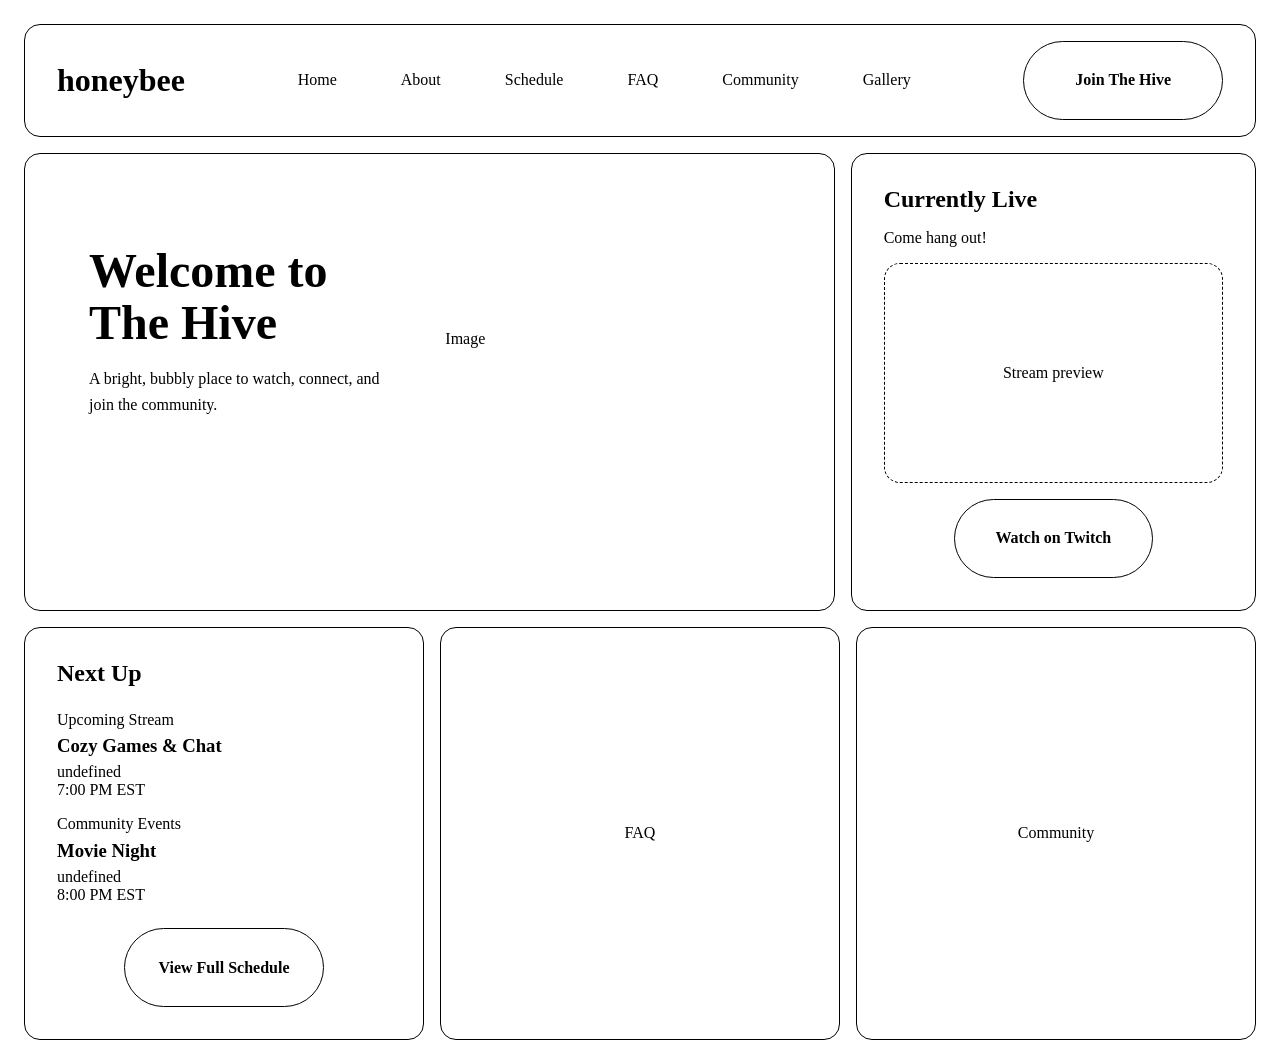
==== sites/the-hive/index.html @ ba509a93 "Initial commit" ====
<!DOCTYPE html>
<html lang="en">
<head>
    <meta charset="UTF-8">
    <meta name="viewport" content="width=device-width, initial-scale=1.0">

    <title>The Hive</title>

    <link rel="stylesheet" href="../../shared/components/hero/hero.css">
    <link rel="stylesheet" href="css/layout.css">
    <link rel="stylesheet" href="css/theme.css">
    <link rel="stylesheet" href="css/component-overrides.css">
    <link rel="stylesheet" href="../../shared/css/button.css">
    <link rel="stylesheet" href="../../shared/components/navigation/navigation.css">
    <link rel="stylesheet" href="../../shared/components/livestream/livestream.css">
    <link rel="stylesheet" href="../../shared/components/nextup/nextup.css">
    <link rel="stylesheet" href="../../shared/components/faq/faq.css">
</head>

<body>
    <main id="site"></main>
    <script src="../../shared/components/hero/hero.js"></script>
    <script src="data/hero.js"></script>
    <script src="../../shared/components/navigation/navigation.js"></script>
    <script src="data/navigation.js"></script>
    <script src="../../shared/components/livestream/livestream.js"></script>
    <script src="data/livestream.js"></script>
    <script src="../../shared/components/nextup/nextup.js"></script>
    <script src="data/next-up.js"></script>
    <script src="../../shared/components/faq/faq.js"></script>
    <script src="data/faq.js"></script>
    <script src="js/site.js"></script>
    
    
</body>
</html>
---- shared/components/hero/hero.css ----
.hero{
    display:grid;
    padding:2rem;
    border:1px solid;
    border-radius:1rem;
    grid-template-columns: 1fr 1fr;
    gap:2rem;
    box-sizing: border-box;
    min-width: 0;
    min-height: 220px;
    align-items: center;
}
.hero__content {
    display: flex;
    flex-direction: column;
    justify-content: center;
    align-self: stretch;
    padding: 2rem;
    gap:1rem;
}
.hero__image-area{
    min-height: 220px;
    display: flex;
    justify-content: center;
    align-items: center;
    overflow: hidden;
    border: 1px dashed;
    border-radius: 1rem;
    width: 100%;
    box-sizing: border-box;
}
.hero__title{
    margin: 0;
    font-size: 3rem;
    line-height: 1.1;
}
.hero__description{
    margin:0;
    max-width: 40ch;
    line-height: 1.6;
}
.hero__button{
    align-self: flex-start;
}
---- sites/the-hive/css/layout.css ----
#site {
    display:grid;
    gap: 1rem;
    padding: 1rem;
}
.top-row {
    display: grid;
    grid-template-columns: 2fr 1fr;
    gap:1rem;
    min-width: 0;
    box-sizing: border-box;
}
.bottom-row{
    display: grid;
    grid-template-columns: repeat(3,1fr);
    gap:1rem;
}
.faq-space,
.community-space{
    padding:2rem;
    border: 1px solid;
    border-radius: 1rem;
    display: flex;
    justify-content: center;
    align-items: center;
}
.site-navigation {
    min-height: 80px;
    border: 1px solid;
    border-radius: 1.5rem;
}
.live-space{
    border: 1px solid;
    border-radius: 1.5rem;
    padding: 2rem;
}
---- shared/css/button.css ----
.button{
    display: inline-flex;
    align-items: center;
    justify-content: center;
    padding: 0.9rem 1.8rem;
    border: 1px solid;
    border-radius: 999px;
    text-decoration: none;
    color: inherit;
    font:inherit;
    cursor: pointer;
    transition: 0.2s ease;
    background: transparent;
    min-height: 48px;
    min-width: 140px;
    font-weight: 600;
    user-select: none;
}
---- shared/components/navigation/navigation.css ----
.navigation{
    display:grid;
    grid-template-columns:auto 1fr auto;
    align-items:center;
    gap:2rem;
    padding:1rem 2rem;
    border:1px solid;
    border-radius:1rem;
}
.navigation__logo{
    display:flex;
    align-items:center;
}
.navigation__pages{
    display:flex;
    justify-content:center;
    align-items: center;
    gap:4rem;
    width: 100%;
}
.navigation__link{
    text-decoration:none;
    color:inherit;
}
.navigation__action{
    display:flex;
    justify-content:flex-end;
    align-items: center;
}
.navigation__logo{
    display: flex;
    align-items: center;
    font-size: 2rem;
    font-weight: 700;
}
---- shared/components/livestream/livestream.css ----
.livestream{
    display:flex;
    flex-direction:column;
    gap:1rem;
    padding:2rem;
    border:1px solid;
    border-radius:1rem;
    min-height:220px;
}
.livestream__title{
    margin:0;
}
.livestream__description{
    margin:0;
}
.livestream__media{
    flex:1;
    display:flex;
    justify-content:center;
    align-items:center;
    border:1px dashed;
    border-radius:1rem;
    min-height: 220px;
    width: 100%;
    box-sizing: border-box;
}
.livestream__buttons{
    display:flex;
    justify-content:center;
}
---- shared/components/nextup/nextup.css ----
.next-up{
    display:flex;
    flex-direction:column;
    gap:1.5rem;

    padding:2rem;

    border:1px solid;
    border-radius:1rem;
}
.next-up__title{
    margin:0;
}
.next-up__events{
    display:flex;
    flex-direction:column;
    gap:1rem;
}
.next-up__event{
    padding:1rem;
    border:1px dashed;
    border-radius:1rem;
}
.next-up__label,
.next-up__date,
.next-up__time{
    margin:0;
}
.next-up__event-title{
    margin:0.4rem 0;
}
.next-up__action{
    display:flex;
    justify-content:center;
}
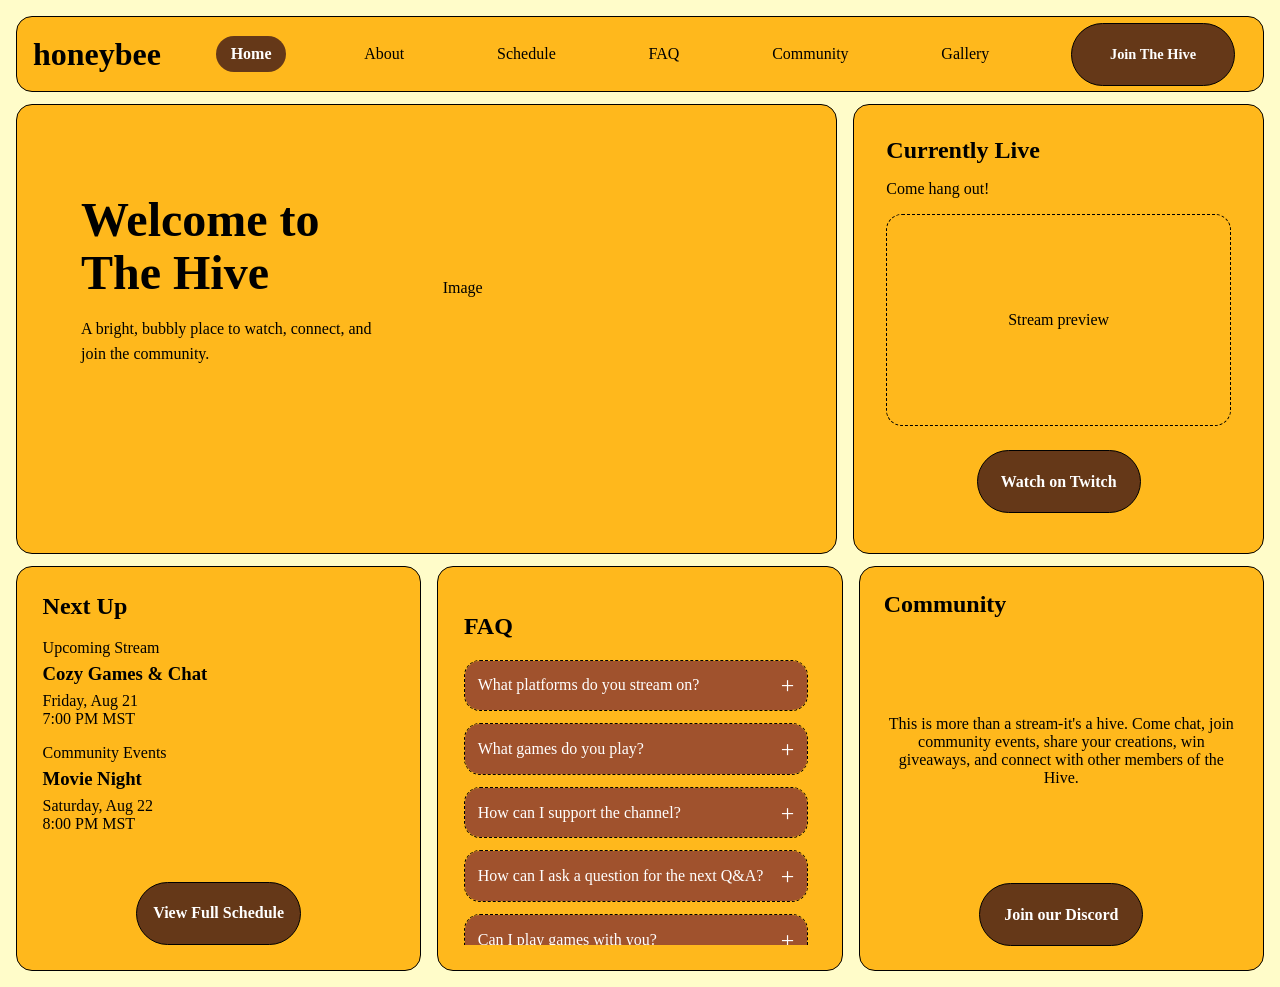
==== commit c027e487: "All Pages complete" ====
--- a/sites/the-hive/index.html
+++ b/sites/the-hive/index.html
@@ -6,15 +6,18 @@
 
     <title>The Hive</title>
 
+    <link rel="stylesheet" href="../../shared/css/button.css">
     <link rel="stylesheet" href="../../shared/components/hero/hero.css">
     <link rel="stylesheet" href="css/layout.css">
     <link rel="stylesheet" href="css/theme.css">
     <link rel="stylesheet" href="css/component-overrides.css">
+    <link rel="stylesheet" href="about.css"
     <link rel="stylesheet" href="../../shared/css/button.css">
     <link rel="stylesheet" href="../../shared/components/navigation/navigation.css">
     <link rel="stylesheet" href="../../shared/components/livestream/livestream.css">
     <link rel="stylesheet" href="../../shared/components/nextup/nextup.css">
     <link rel="stylesheet" href="../../shared/components/faq/faq.css">
+    <link rel="stylesheet" href="../../shared/components/community/community.css">
 </head>
 
 <body>
@@ -25,6 +28,8 @@
     <script src="data/navigation.js"></script>
     <script src="../../shared/components/livestream/livestream.js"></script>
     <script src="data/livestream.js"></script>
+    <script src="../../shared/components/community/community.js"></script>
+    <script src="data/community.js"></script>
     <script src="../../shared/components/nextup/nextup.js"></script>
     <script src="data/next-up.js"></script>
     <script src="../../shared/components/faq/faq.js"></script>
--- a/shared/css/button.css
+++ b/shared/css/button.css
@@ -2,7 +2,7 @@
     display: inline-flex;
     align-items: center;
     justify-content: center;
-    padding: 0.9rem 1.8rem;
+    padding: 0.5rem 1rem;
     border: 1px solid;
     border-radius: 999px;
     text-decoration: none;
@@ -10,9 +10,27 @@
     font:inherit;
     cursor: pointer;
     transition: 0.2s ease;
-    background: transparent;
-    min-height: 48px;
-    min-width: 140px;
+    background: var(--button-background, transparent);
+    color: var(--button-text);
+    border-color: var(--border-color);
+    min-height: 45px;
+    min-width: 130px;
     font-weight: 600;
     user-select: none;
+}
+.navigation__action{
+    min-height: 0;
+    min-width: 0;
+    padding: 0.35rem 0.75rem;
+    font-size: 0.9rem;
+    line-height: 1rem;
+}
+.button{
+    background:var(--button-background);
+    color:var(--button-text);
+    border-color:var(--border-color);
+}
+
+.button:hover{
+    background:var(--button-hover);
 }
--- a/sites/the-hive/css/layout.css
+++ b/sites/the-hive/css/layout.css
@@ -1,19 +1,30 @@
+html,
+body{
+    margin:0;
+    padding:0;
+}
 #site {
     display:grid;
-    gap: 1rem;
+    gap: 0.75rem;
     padding: 1rem;
 }
 .top-row {
     display: grid;
     grid-template-columns: 2fr 1fr;
     gap:1rem;
+    height: 50vh;
     min-width: 0;
     box-sizing: border-box;
 }
 .bottom-row{
     display: grid;
+    height: 45vh;
     grid-template-columns: repeat(3,1fr);
     gap:1rem;
+}
+.bottom-row > * {
+    min-height: 0;
+    box-sizing: border-box;
 }
 .faq-space,
 .community-space{
@@ -25,7 +36,7 @@
     align-items: center;
 }
 .site-navigation {
-    min-height: 80px;
+    height: 80px;
     border: 1px solid;
     border-radius: 1.5rem;
 }
--- a/sites/the-hive/css/theme.css
+++ b/sites/the-hive/css/theme.css
@@ -0,0 +1,62 @@
+:root{
+    --page-background:#fffcc9;
+    --section-background:#FFB81C;
+    --navigation-background:#FFB81C;
+
+    --button-background:#653818;
+    --button-text:#fff;
+    --button-hover:#653818;
+
+    --text-color:#000000;
+    --border-color:#000000;
+    --faq-answer-background: #fffcc9;
+    --faq-answer-text: #000000 ;
+    --faq-question-background: #A0522D;
+    --faq-question-text: #fff;
+
+    --schedule-page-background:#FFB81C;
+    --schedule-card-background:#FFB81C;
+    --schedule-text-color:#000000;
+    --schedule-heading-color: #000000;
+    --schedule-font-family:inherit;
+
+    --about-header-background:#653818;
+    --about-header-text:#ffffff;
+    --about-inner-background:#fff8b1;
+    --about-inner-text:#000000;
+    --about-accent-background:#eebc4e;
+    --about-accent-text:#000000;
+    --about-icon-background:#fff3a1;
+    --about-icon-text:#653818;
+    --about-closing-background:#653818;
+    --about-closing-text:#ffffff;
+
+    --community-page-background:var(--page-background);
+    --community-text-color:var(--text-color);
+    --community-font-family:inherit;
+    --community-intro-background:var(--section-background);
+    --community-intro-text:var(--text-color);
+    --community-card-background:var(--section-background);
+    --community-card-text:var(--text-color);
+    --community-header-background:var(--faq-question-background);
+    --community-header-text:var(--faq-question-text);
+    --community-art-background:var(--faq-answer-background);
+    --community-accent-background:var(--faq-answer-background);
+    --community-accent-text:var(--faq-answer-text);
+    
+}
+.navigation,
+.hero,
+.livestream,
+.next-up,
+.faq,
+.community,
+.calendar,
+.about-page__profile{
+    background:var(--section-background);
+    border-color:var(--border-color);
+}
+body{
+    background:var(--page-background);
+    color:var(--text-color);
+}
--- a/shared/css/button.css
+++ b/shared/css/button.css
@@ -2,7 +2,7 @@
     display: inline-flex;
     align-items: center;
     justify-content: center;
-    padding: 0.9rem 1.8rem;
+    padding: 0.5rem 1rem;
     border: 1px solid;
     border-radius: 999px;
     text-decoration: none;
@@ -10,9 +10,27 @@
     font:inherit;
     cursor: pointer;
     transition: 0.2s ease;
-    background: transparent;
-    min-height: 48px;
-    min-width: 140px;
+    background: var(--button-background, transparent);
+    color: var(--button-text);
+    border-color: var(--border-color);
+    min-height: 45px;
+    min-width: 130px;
     font-weight: 600;
     user-select: none;
+}
+.navigation__action{
+    min-height: 0;
+    min-width: 0;
+    padding: 0.35rem 0.75rem;
+    font-size: 0.9rem;
+    line-height: 1rem;
+}
+.button{
+    background:var(--button-background);
+    color:var(--button-text);
+    border-color:var(--border-color);
+}
+
+.button:hover{
+    background:var(--button-hover);
 }
--- a/shared/components/navigation/navigation.css
+++ b/shared/components/navigation/navigation.css
@@ -3,13 +3,16 @@
     grid-template-columns:auto 1fr auto;
     align-items:center;
     gap:2rem;
-    padding:1rem 2rem;
+    padding: 0rem 1rem;
     border:1px solid;
     border-radius:1rem;
 }
 .navigation__logo{
+    margin:0;
     display:flex;
     align-items:center;
+    font-size: 2rem;
+    font-weight: 700;
 }
 .navigation__pages{
     display:flex;
@@ -19,6 +22,7 @@
     width: 100%;
 }
 .navigation__link{
+    padding:0.55rem 0.9rem;
     text-decoration:none;
     color:inherit;
 }
@@ -27,9 +31,15 @@
     justify-content:flex-end;
     align-items: center;
 }
-.navigation__logo{
-    display: flex;
-    align-items: center;
-    font-size: 2rem;
-    font-weight: 700;
+.navigation__link--active{
+    background:var(
+        --navigation-active-background,
+        var(--button-background)
+    );
+    color:var(
+        --navigation-active-text,
+        var(--button-text)
+    );
+    border-radius:999px;
+    font-weight:700;
 }
--- a/shared/components/livestream/livestream.css
+++ b/shared/components/livestream/livestream.css
@@ -5,7 +5,7 @@
     padding:2rem;
     border:1px solid;
     border-radius:1rem;
-    min-height:220px;
+    min-height:0;
 }
 .livestream__title{
     margin:0;
@@ -14,17 +14,20 @@
     margin:0;
 }
 .livestream__media{
-    flex:1;
+    flex:1 1 auto;
     display:flex;
     justify-content:center;
     align-items:center;
     border:1px dashed;
     border-radius:1rem;
-    min-height: 220px;
+    min-height: 0;
     width: 100%;
     box-sizing: border-box;
 }
 .livestream__buttons{
+    flex:0 0 auto;
     display:flex;
     justify-content:center;
+    padding-top:0.5rem;
+    padding-bottom:0.5rem;
 }
--- a/shared/components/nextup/nextup.css
+++ b/shared/components/nextup/nextup.css
@@ -1,10 +1,11 @@
 .next-up{
+    height:100%;
+    min-height:0;
+    box-sizing: border-box;
     display:flex;
     flex-direction:column;
-    gap:1.5rem;
-
-    padding:2rem;
-
+    gap:clamp(0.5rem, 1.5vw, 1.5rem);
+    padding:clamp(0.75rem, 2vw, 2rem);
     border:1px solid;
     border-radius:1rem;
 }
@@ -12,12 +13,15 @@
     margin:0;
 }
 .next-up__events{
+    flex:1;
+    min-height:0;
     display:flex;
     flex-direction:column;
     gap:1rem;
 }
 .next-up__event{
-    padding:1rem;
+    min-height:0;
+    padding:clamp(0.5rem, 1.25vw, 1rem);
     border:1px dashed;
     border-radius:1rem;
 }
@@ -30,6 +34,7 @@
     margin:0.4rem 0;
 }
 .next-up__action{
+    flex-shrink:0;
     display:flex;
     justify-content:center;
 }
--- a/shared/components/faq/faq.css
+++ b/shared/components/faq/faq.css
@@ -0,0 +1,67 @@
+.faq{
+    height: 100%;
+    min-height: 0;
+    box-sizing: border-box;
+    padding: clamp(0.75rem, 2vw, 2rem);
+    border: 1px solid;
+    border-radius: 1rem;
+    display:flex;
+    flex-direction:column;
+}
+.faq__title{
+    margin: 0 0 1.5rem;
+}
+.faq__questions{
+    flex:1;
+    min-height:0;
+    display:flex;
+    flex-direction:column;
+    gap:clamp(0.25rem, 1vw, 0.75rem);
+    overflow-y:auto;
+    padding-right:0.5rem;
+    scrollbar-color: var(--faq-question-background) var(--section-background);
+    scrollbar-width: thin;
+}
+.faq__question{
+    flex:0 0 auto;
+    min-height:0;
+    display:flex;
+    flex-direction:column;
+    border:1px dashed;
+    border-radius:1rem;
+    overflow:hidden;
+}
+.faq__question-button{
+    width:100%;
+    min-height:0;
+    padding:clamp(0.4rem, 1vw, 1rem);
+    display:flex;
+    justify-content:space-between;
+    align-items:center;
+    border:0;
+    background:var(--faq-question-background, transparent);
+    color:var(--faq-question-text, inherit);
+    font:inherit;
+    text-align:left;
+    cursor:pointer;
+    overflow:hidden;
+}
+.faq__icon{
+    font-size:1.5rem;
+    line-height:1;
+}
+.faq__answer p{
+    padding:0 1rem 1rem;
+    margin:0;
+    background:var(--faq-answer-background, transparent);
+    color:var(--faq-answer-text, inherit);
+}
+/* Full FAQ page version */
+.faq--full-page .faq_questions{
+    flex:0 0 auto;
+    overflow:visible;
+}
+.faq--full-page .faq_question{
+    flex:0 0 auto;
+    min-height:auto;
+}
--- a/shared/components/community/community.css
+++ b/shared/components/community/community.css
@@ -0,0 +1,33 @@
+.community {
+    padding: clamp(0.75rem, 2vw, 1.5rem);
+    border: 1px solid;
+    height: 100%;
+    box-sizing: border-box;
+    border-radius: 1rem;
+    display:flex;
+    flex-direction:column;
+    justify-content:flex-start;
+    align-items:center;
+    gap:clamp(0.5rem, 2vw, 1.5rem);
+}
+.community__title {
+   margin: 0;
+   text-align: left;
+   width: 100%;
+}
+.community__description {
+    flex:1;
+    min-height:0;
+    display:flex;
+    align-items:center;
+    font-size: 1rem;
+    margin:0;
+    padding:0;
+    text-align: center;
+    max-width: 600px;
+}
+.community__button {
+    display:flex;
+    justify-content:center;
+    align-self:center;
+}
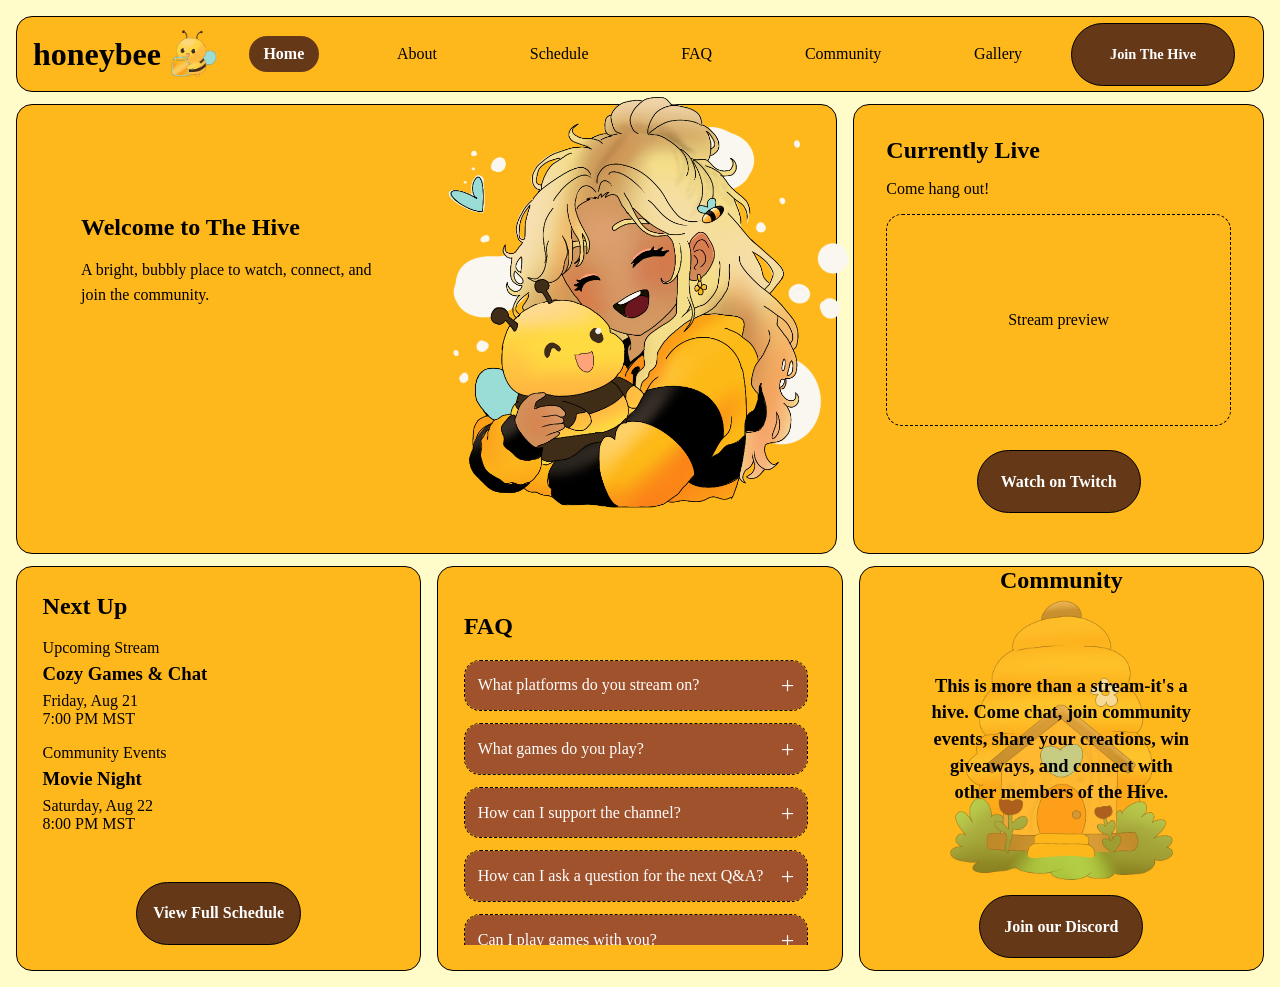
==== commit d831d92f: "started codedbykayy site dev" ====
--- a/sites/the-hive/index.html
+++ b/sites/the-hive/index.html
@@ -11,7 +11,7 @@
     <link rel="stylesheet" href="css/layout.css">
     <link rel="stylesheet" href="css/theme.css">
     <link rel="stylesheet" href="css/component-overrides.css">
-    <link rel="stylesheet" href="about.css"
+    <link rel="stylesheet" href="about.css">
     <link rel="stylesheet" href="../../shared/css/button.css">
     <link rel="stylesheet" href="../../shared/components/navigation/navigation.css">
     <link rel="stylesheet" href="../../shared/components/livestream/livestream.css">
--- a/shared/components/hero/hero.css
+++ b/shared/components/hero/hero.css
@@ -1,44 +1,136 @@
-.hero{
-    display:grid;
-    padding:2rem;
-    border:1px solid;
-    border-radius:1rem;
-    grid-template-columns: 1fr 1fr;
-    gap:2rem;
+.hero {
+    padding: 2rem;
+    border: 1px solid;
+    border-radius: 1rem;
+    gap: 2rem;
     box-sizing: border-box;
     min-width: 0;
-    min-height: 220px;
-    align-items: center;
 }
 .hero__content {
     display: flex;
     flex-direction: column;
     justify-content: center;
+    gap: 1rem;
+}
+.hero__image-area {
+    position: relative;
+    min-width: 0;
+}
+.hero__title {
+    margin: 0;
+}
+.hero__description {
+    margin: 0;
+    line-height: 1.6;
+}
+.hero--split {
+    display: grid;
+    grid-template-columns: 1fr 1fr;
+    min-height: 220px;
+    align-items: center;
+}
+.hero--split .hero__content {
     align-self: stretch;
     padding: 2rem;
-    gap:1rem;
 }
-.hero__image-area{
-    min-height: 220px;
+.hero--split .hero__image-area {
+    overflow: hidden;
+}
+.hero--split .hero__image {
+    position: absolute;
+    left: 50%;
+    top: 10%;
+    width: 420px;
+    height: auto;
+    max-width: none;
+    max-height: none;
+    transform: translateX(-50%);
+    object-fit: contain;
+    display: block;
+}
+.hero--stacked {
+    min-height: calc(100vh - 120px);
+    display: flex;
+    flex-direction: column;
+    align-items: center;
+    justify-content: center;
+    text-align: center;
+    overflow: hidden;
+}
+.hero--stacked .herocontent {
+    width: 100%;
+    align-items: center;
+    padding: 0;
+}
+.hero--stacked .hero__description {
+    max-width: 50rem;
+}
+.hero--stacked .heroimage-area {
+    width: 100%;
     display: flex;
     justify-content: center;
     align-items: center;
+    min-height: 0;
     overflow: hidden;
-    border: 1px dashed;
-    border-radius: 1rem;
-    width: 100%;
-    box-sizing: border-box;
 }
-.hero__title{
-    margin: 0;
-    font-size: 3rem;
-    line-height: 1.1;
+.hero--stacked .hero__image {
+    position: static;
+    display: block;
+    width: auto;
+    height: auto;
+    max-width: 80vw;
+    max-height: 65vh;
+    margin: 0 auto;
+    transform: none;
+    object-fit: contain;
 }
-.hero__description{
-    margin:0;
-    max-width: 40ch;
-    line-height: 1.6;
+@media (max-width: 700px) {
+    .hero {
+        padding: 1rem;
+        gap: 1rem;
+    }
+    .hero__content {
+        width: 100%;
+        min-width: 0;
+        box-sizing: border-box;
+    }
 }
-.hero__button{
-    align-self: flex-start;
+@media (max-width: 700px) {
+    .hero--split {
+        grid-template-columns: 1fr;
+    }
+
+    .hero--split .hero__content {
+        padding: 1rem;
+    }
+
+    .hero--split .hero__image-area {
+        width: 100%;
+        min-height: 300px;
+        overflow: hidden;
+    }
+
+    .hero--split .hero__image {
+        position: static;
+        display: block;
+
+        width: auto;
+        height: auto;
+        max-width: 100%;
+        max-height: 300px;
+
+        margin: auto;
+        transform: none;
+        object-fit: contain;
+    }
+}
+@media (max-width: 700px) {
+    .hero--stacked {
+        min-height: auto;
+        padding: 1rem;
+    }
+    .hero--stacked .hero__image {
+        max-width: 95vw;
+        max-height: 55vh;
+    }
 }
--- a/sites/the-hive/css/layout.css
+++ b/sites/the-hive/css/layout.css
@@ -44,4 +44,44 @@
     border: 1px solid;
     border-radius: 1.5rem;
     padding: 2rem;
+}
+@media (max-width: 700px) {
+    #site {
+        padding: 0.75rem;
+        gap: 0.75rem;
+    }
+
+    .top-row {
+        grid-template-columns: 1fr;
+        height: auto;
+        gap: 0.75rem;
+        align-items: start;
+    }
+
+    .top-row > * {
+        width: 100%;
+        min-width: 0;
+        height: auto;
+    }
+
+    .bottom-row {
+        grid-template-columns: 1fr;
+        grid-auto-rows: max-content;
+        height: auto;
+        gap: 0.75rem;
+        align-items: start;
+    }
+
+    .bottom-row > * {
+        width: 100%;
+        min-width: 0;
+        height: auto;
+        align-self: start;
+    }
+
+    .bottom-row > .faq {
+        height: auto !important;
+        min-height: 0 !important;
+        overflow: visible;
+    }
 }
--- a/shared/components/navigation/navigation.css
+++ b/shared/components/navigation/navigation.css
@@ -42,4 +42,51 @@
     );
     border-radius:999px;
     font-weight:700;
+}
+.navigation__logo{
+    display:flex;
+    align-items:center;
+    gap:0.5rem;
+    text-decoration:none;
+}
+.navigation__logo-image{
+    width:3rem;
+    height:3rem;
+    object-fit:contain;
+    flex-shrink:0;
+}
+@media (max-width: 700px) {
+    .navigation {
+        display: flex;
+        width: 100%;
+        max-width: 100%;
+        padding: 0.75rem;
+        gap: 0.5rem;
+        overflow-x: auto;
+        justify-content: flex-start;
+        align-items: center;
+        box-sizing: border-box;
+    }
+    .navigation__logo {
+        flex-shrink: 0;
+    }
+    .navigation__logo-image {
+        width: 2.25rem;
+        height: 2.25rem;
+    }
+    .navigation__pages {
+        display: flex;
+        flex-wrap: nowrap;
+        width: max-content;
+        gap: 0.5rem;
+        flex-shrink: 0;
+    }
+    .navigation__link {
+        flex-shrink: 0;
+        white-space: nowrap;
+        padding: 0.6rem 0.8rem;
+    }
+    .navigation__action {
+        flex-shrink: 0;
+    }
 }
--- a/shared/components/livestream/livestream.css
+++ b/shared/components/livestream/livestream.css
@@ -30,4 +30,29 @@
     justify-content:center;
     padding-top:0.5rem;
     padding-bottom:0.5rem;
+}
+@media (max-width:700px){
+
+    .livestream{
+        width:100%;
+        min-width:0;
+        box-sizing:border-box;
+    }
+
+    .livestream__media{
+        width:100%;
+        min-height:220px;
+    }
+
+    .livestream__buttons{
+        width:100%;
+        flex-wrap:wrap;
+        gap:0.75rem;
+        padding:0.75rem;
+        box-sizing:border-box;
+    }
+
+    .livestream__buttons > *{
+        max-width:100%;
+    }
 }
--- a/shared/components/faq/faq.css
+++ b/shared/components/faq/faq.css
@@ -64,4 +64,55 @@
 .faq--full-page .faq_question{
     flex:0 0 auto;
     min-height:auto;
+}
+@media (max-width: 700px) {
+    .faq {
+        width: 100%;
+        max-width: 100%;
+        min-width: 0;
+        height: auto !important;
+        min-height: 0 !important;
+        overflow: visible;
+        box-sizing: border-box;
+    }
+
+    .faq__questions {
+        display: flex;
+        flex-direction: column;
+        width: 100%;
+        max-width: 100%;
+        min-width: 0;
+        height: auto;
+        min-height: 0;
+        gap: 0.5rem;
+        box-sizing: border-box;
+    }
+
+    .faq__question {
+        width: 100%;
+        min-width: 0;
+        height: auto;
+        min-height: 0;
+        flex: 0 0 auto;
+        box-sizing: border-box;
+    }
+
+    .faq__question-button {
+        width: 100%;
+        min-width: 0;
+        white-space: normal;
+        overflow-wrap: anywhere;
+        box-sizing: border-box;
+    }
+
+    .faq__answer {
+        width: 100%;
+        max-width: 100%;
+        box-sizing: border-box;
+    }
+
+    .faq-full-page .faq__questions {
+        width: 100%;
+        max-width: 100%;
+    }
 }
--- a/shared/components/community/community.css
+++ b/shared/components/community/community.css
@@ -1,33 +1,622 @@
+html,
+body{
+    margin:0;
+    padding:0;
+}
+
+body{
+    background:var(
+        --community-page-background,
+        var(--page-background)
+    );
+
+    color:var(
+        --community-text-color,
+        var(--text-color)
+    );
+
+    font-family:var(
+        --community-font-family,
+        inherit
+    );
+}
+
+.community-page{
+    width:100%;
+    box-sizing:border-box;
+
+    padding:2rem;
+
+    display:flex;
+    flex-direction:column;
+    gap:1.5rem;
+}
+
+/* Page introduction */
+
+.community-page__intro{
+    width:100%;
+    box-sizing:border-box;
+
+    padding:2rem;
+
+    text-align:center;
+
+    background:var(
+        --community-intro-background,
+        var(--section-background)
+    );
+
+    color:var(
+        --community-intro-text,
+        var(--text-color)
+    );
+
+    border:1px solid var(--border-color);
+    border-radius:1rem;
+}
+
+.community-page__eyebrow{
+    margin:0 0 0.4rem;
+
+    font-weight:700;
+    text-transform:uppercase;
+    letter-spacing:0.08em;
+}
+
+.community-page__intro h1{
+    margin:0 0 0.75rem;
+
+    font-size:clamp(2rem, 5vw, 3.5rem);
+}
+
+.community-page__description{
+    width:min(750px, 100%);
+    margin:0 auto;
+
+    line-height:1.6;
+}
+
+/* Shared card structure */
+
+.community-card{
+    box-sizing:border-box;
+
+    overflow:hidden;
+
+    background:var(
+        --community-card-background,
+        var(--section-background)
+    );
+
+    color:var(
+        --community-card-text,
+        var(--text-color)
+    );
+
+    border:1px solid var(--border-color);
+    border-radius:1rem;
+}
+
+.community-card__header{
+    padding:1rem 1.25rem;
+
+    display:flex;
+    align-items:center;
+    justify-content:center;
+    gap:0.65rem;
+
+    background:var(
+        --community-header-background,
+        var(--faq-question-background)
+    );
+
+    color:var(
+        --community-header-text,
+        var(--faq-question-text)
+    );
+
+    text-align:center;
+}
+
+.community-card__header span{
+    font-size:1.5rem;
+}
+
+.community-card__header h2{
+    margin:0;
+    font-size:1.25rem;
+}
+
+.community-card__body{
+    min-height:360px;
+
+    padding:1.5rem;
+
+    display:flex;
+    flex-direction:column;
+    align-items:center;
+    justify-content:center;
+    gap:1rem;
+
+    text-align:center;
+}
+
+.community-card__body h3,
+.community-card__body h4,
+.community-card__body p{
+    margin:0;
+}
+
+.community-card__body p{
+    max-width:650px;
+    line-height:1.55;
+}
+
+.community-card__detail{
+    font-weight:700;
+}
+
+/* Artwork areas */
+
+.community-card__art{
+    width:min(220px, 100%);
+    height:160px;
+
+    display:flex;
+    align-items:center;
+    justify-content:center;
+
+    overflow:hidden;
+
+    background:var(
+        --community-art-background,
+        var(--faq-answer-background)
+    );
+
+    border:1px dashed var(--border-color);
+    border-radius:0.8rem;
+}
+
+.community-card__art img{
+    display:block;
+
+    width:100%;
+    height:100%;
+
+    object-fit:contain;
+}
+
+.community-card__placeholder{
+    padding:1rem;
+    text-align:center;
+}
+
+/* Supporters */
+
+.community-supporters__body{
+    padding:1.5rem;
+
+    display:grid;
+    grid-template-columns:minmax(180px, 0.6fr) minmax(0, 2fr);
+    gap:1.5rem;
+    align-items:center;
+}
+
+.community-supporters__list{
+    display:grid;
+    grid-template-columns:repeat(3, minmax(0, 1fr));
+    gap:1rem;
+}
+
+.supporter-card{
+    min-width:0;
+    padding:1.25rem;
+
+    text-align:center;
+
+    background:var(
+        --community-accent-background,
+        var(--faq-answer-background)
+    );
+
+    color:var(
+        --community-accent-text,
+        var(--faq-answer-text)
+    );
+
+    border:1px solid var(--border-color);
+    border-radius:0.8rem;
+}
+
+.supporter-card__rank{
+    width:2.5rem;
+    height:2.5rem;
+    margin:0 auto 0.75rem;
+
+    display:flex;
+    align-items:center;
+    justify-content:center;
+
+    background:var(
+        --community-header-background,
+        var(--faq-question-background)
+    );
+    color:var(
+        --community-intro-text,
+        var(--text-color)
+    );
+
+    border:1px solid var(--border-color);
+    border-radius:1rem;
+}
+
+.community-page__eyebrow{
+    margin:0 0 0.4rem;
+
+    font-weight:700;
+    text-transform:uppercase;
+    letter-spacing:0.08em;
+}
+
+.community-page__intro h1{
+    margin:0 0 0.75rem;
+
+    font-size:clamp(2rem, 5vw, 3.5rem);
+}
+
+.community-page__description{
+    width:min(750px, 100%);
+    margin:0 auto;
+
+    line-height:1.6;
+}
+
+/* Shared card structure */
+
+.community-card{
+    box-sizing:border-box;
+
+    overflow:hidden;
+
+    background:var(
+        --community-card-background,
+        var(--section-background)
+    );
+
+    color:var(
+        --community-card-text,
+        var(--text-color)
+    );
+
+    border:1px solid var(--border-color);
+    border-radius:1rem;
+}
+
+.community-card__header{
+    padding:1rem 1.25rem;
+
+    display:flex;
+    align-items:center;
+    justify-content:center;
+    gap:0.65rem;
+
+    background:var(
+        --community-header-background,
+        var(--faq-question-background)
+    );
+
+    color:var(
+        --community-header-text,
+        var(--faq-question-text)
+    );
+
+    text-align:center;
+}
+
+.community-card__header span{
+    font-size:1.5rem;
+}
+
+.community-card__header h2{
+    margin:0;
+    font-size:1.25rem;
+}
+
+.community-card__body{
+    min-height:360px;
+
+    padding:1.5rem;
+
+    display:flex;
+    flex-direction:column;
+    align-items:center;
+    justify-content:center;
+    gap:1rem;
+
+    text-align:center;
+}
+
+.community-card__body h3,
+.community-card__body h4,
+.community-card__body p{
+    margin:0;
+}
+
+.community-card__body p{
+    max-width:650px;
+    line-height:1.55;
+}
+
+.community-card__detail{
+    font-weight:700;
+}
+
+/* Artwork areas */
+
+.community-card__art{
+    width:min(220px, 100%);
+    height:160px;
+
+    display:flex;
+    align-items:center;
+    justify-content:center;
+
+    overflow:hidden;
+
+    background:var(
+        --community-art-background,
+        var(--faq-answer-background)
+    );
+
+    border:1px dashed var(--border-color);
+    border-radius:0.8rem;
+}
+
+.community-card__art img{
+    display:block;
+
+    width:100%;
+    height:100%;
+
+    object-fit:contain;
+}
+
+.community-card__placeholder{
+    padding:1rem;
+    text-align:center;
+}
+
+/* Supporters */
+
+.community-supporters__body{
+    padding:1.5rem;
+
+    display:grid;
+    grid-template-columns:minmax(180px, 0.6fr) minmax(0, 2fr);
+    gap:1.5rem;
+    align-items:center;
+}
+
+.community-supporters__list{
+    display:grid;
+    grid-template-columns:repeat(3, minmax(0, 1fr));
+    gap:1rem;
+}
+
+.supporter-card{
+    min-width:0;
+    padding:1.25rem;
+
+    text-align:center;
+
+    background:var(
+        --community-accent-background,
+        var(--faq-answer-background)
+    );
+
+    color:var(
+        --community-accent-text,
+        var(--faq-answer-text)
+    );
+
+    border:1px solid var(--border-color);
+    border-radius:0.8rem;
+}
+
+.supporter-card__rank{
+    width:2.5rem;
+    height:2.5rem;
+    margin:0 auto 0.75rem;
+
+    display:flex;
+    align-items:center;
+    justify-content:center;
+
+    background:var(
+        --community-header-background,
+        var(--faq-question-background)
+    );
+
+    color:var(
+        --community-header-text,
+        var(--faq-question-text)
+    );
+
+    border-radius:50%;
+
+    font-size:1.2rem;
+    font-weight:700;
+}
+
+.supporter-card h3{
+    margin:0 0 0.4rem;
+}
+
+.supporter-card p{
+    margin:0;
+}
+
+/* Two-column activity area */
+
+.community-page__grid{
+    display:grid;
+    grid-template-columns:repeat(2, minmax(0, 1fr));
+    gap:1.5rem;
+}
+
+/* Giveaway rules */
+
+.community-card__rules{
+    width:min(500px, 100%);
+    margin:0;
+    padding-left:1.5rem;
+
+    text-align:left;
+    line-height:1.6;
+}
+
+/* Smaller screens */
+@media (max-width:900px){
+
+    .community-supporters__body{
+        grid-template-columns:1fr;
+    }
+
+    .community-supporters__body .community-card__art{
+        margin:0 auto;
+    }
+
+    .community-supporters__list{
+        grid-template-columns:1fr;
+    }
+
+    .community-page__grid{
+        grid-template-columns:1fr;
+    }
+}
+
+@media (max-width:550px){
+
+    .community-page{
+        padding:1rem;
+        gap:1rem;
+    }
+
+    .community-page__intro{
+        padding:1.5rem 1rem;
+    }
+
+    .community-card__body{
+        min-height:auto;
+        padding:1.25rem 1rem;
+    }
+}
 .community {
-    padding: clamp(0.75rem, 2vw, 1.5rem);
+    padding: clamp(1rem 1.5rem);
     border: 1px solid;
-    height: 100%;
     box-sizing: border-box;
     border-radius: 1rem;
     display:flex;
     flex-direction:column;
     justify-content:flex-start;
     align-items:center;
-    gap:clamp(0.5rem, 2vw, 1.5rem);
 }
 .community__title {
-   margin: 0;
-   text-align: left;
-   width: 100%;
-}
-.community__description {
-    flex:1;
-    min-height:0;
-    display:flex;
-    align-items:center;
-    font-size: 1rem;
-    margin:0;
-    padding:0;
-    text-align: center;
-    max-width: 600px;
-}
-.community__button {
-    display:flex;
-    justify-content:center;
+   margin: 0 0 1.5rem;
+}
+.community__feature{
+    width:100%;
+    margin-top: 0.25rem;
+
+    position:relative;
+
+    display:flex;
+    align-items:center;
+    justify-content:center;
+    transform: translatey(-9%);
+    min-height:190px;
+}
+.community__image{
+    width:min(290px, 85%);
+    height:100%;
+
+    display:block;
+    object-fit:contain;
+
+    opacity:0.55;
+}
+.community__description{
+    width:min(29ch, 82%);
+    margin:0;
+
+    position:absolute;
+    left:50%;
+    top:50%;
+    transform:translate(-50%, -50%);
+
+    text-align:center;
+    font-size:1.15rem;
+    font-weight:700;
+    line-height:1.45;
+}
+.community__button{
     align-self:center;
+    margin-top: auto;
+    margin:0;
+    transform: translateY(-0.75rem);
+}
+@media (max-width: 700px) {
+    .community {
+        position: relative;
+        display: block;
+        width: 100%;
+        max-width: 100%;
+        min-width: 0;
+        height: 560px;
+        min-height: 560px;
+        overflow: hidden;
+        box-sizing: border-box;
+    }
+    .community h2 {
+        position: relative;
+        z-index: 4;
+        margin: 0;
+        padding: 0.75rem 1rem 0;
+        text-align: center;
+    }
+    .community img {
+        position: absolute;
+        z-index: 1;
+        top: 3.5rem;
+        left: 50%;
+        width: 88%;
+        max-width: none;
+        height: auto;
+        margin: 0;
+        transform: translateX(-50%);
+        opacity: 0.5;
+    }
+    .community__description {
+        position: absolute;
+        z-index: 2;
+        top: 6rem;
+        left: 50%;
+        width: 82%;
+        max-width: none;
+        margin: 0;
+        padding: 0;
+        transform: translateX(-50%);
+        text-align: center;
+        line-height: 1.4;
+        box-sizing: border-box;
+    }
+    .community__button {
+        position: absolute;
+        z-index: 3;
+        left: 50%;
+        bottom: 1.25rem;
+        margin: 0;
+        transform: translateX(-50%);
+    }
 }
